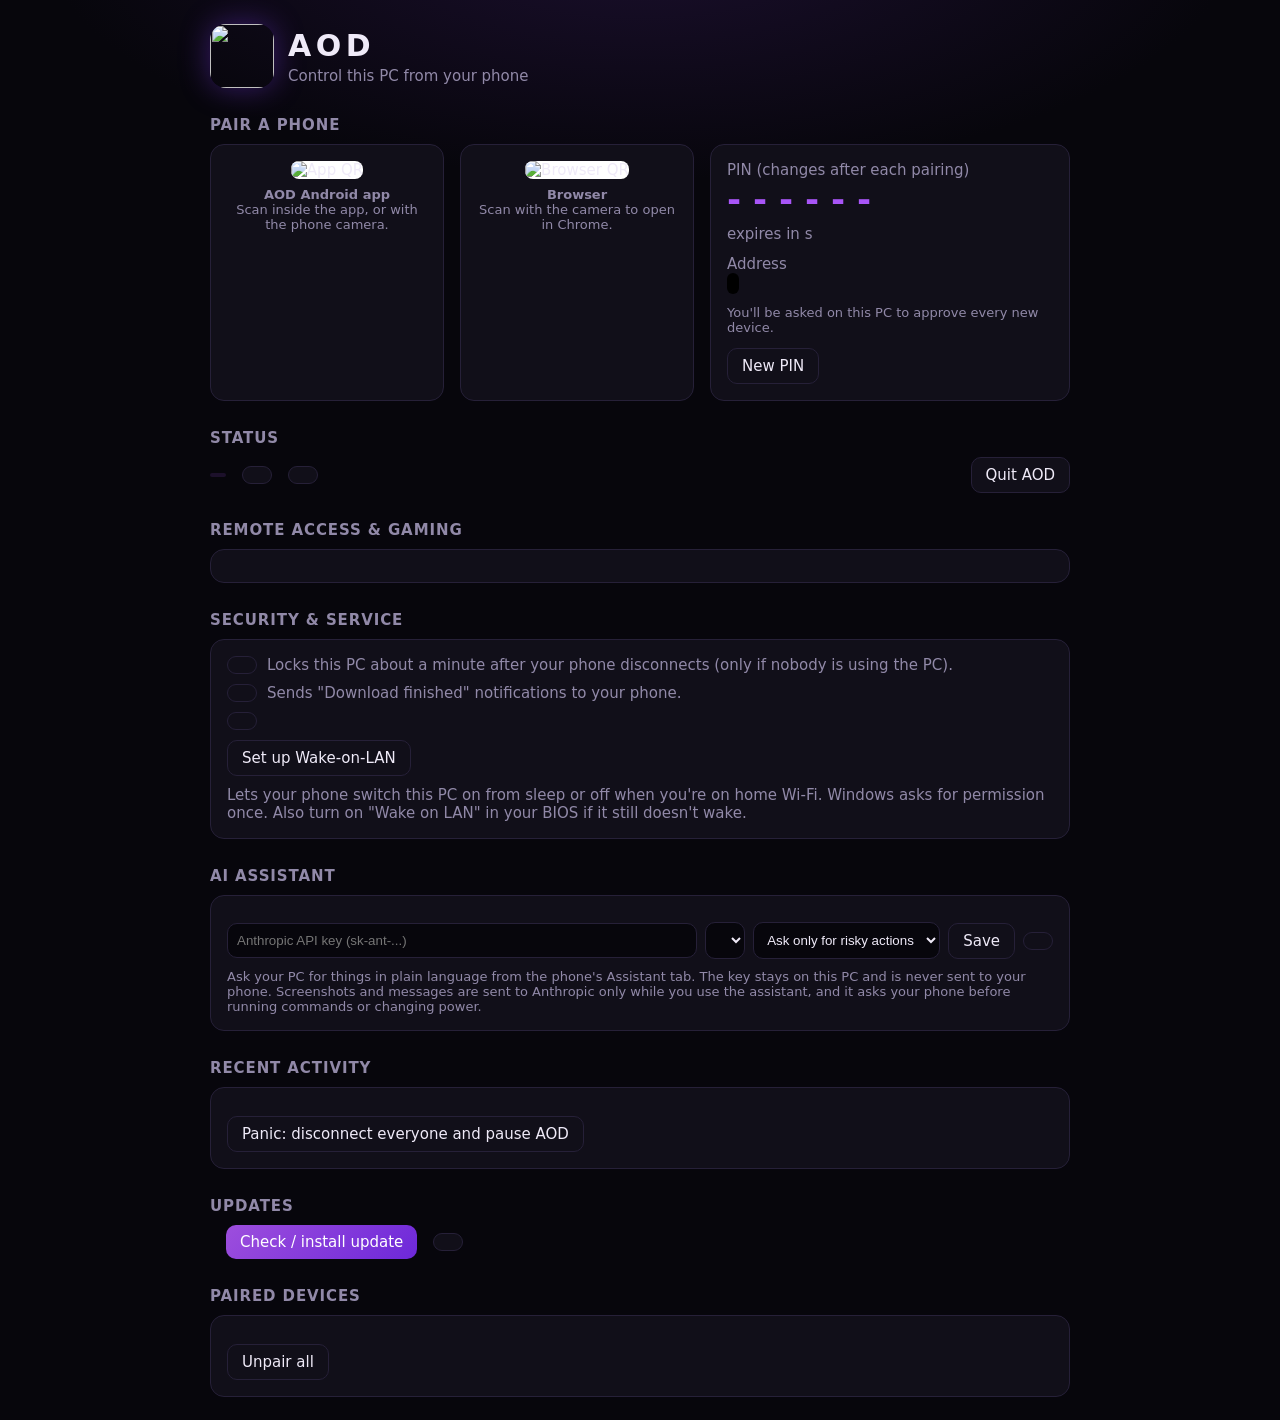
==== aod/host/static/admin.html @ 56d4a0ad "AI assistant: plain-language control of the PC with approvals, voice input, dashboard setup Co-Autho" ====
<!doctype html>
<html lang="en"><head><link rel="icon" href="/logo.png"><meta charset="utf-8"><meta name="viewport" content="width=device-width,initial-scale=1">
<title>AOD dashboard</title>
<style>
:root{--bg:#07060c;--panel:#110f19;--line:#262038;--fg:#efeaf8;--dim:#9189a8;--accent:#a855f7;--bad:#f87171}
body{margin:0;background:radial-gradient(1000px 420px at 50% -8%,#1b0f2e,var(--bg) 60%) fixed,var(--bg);color:var(--fg);font:15px system-ui,sans-serif;padding:24px;max-width:860px;margin:auto}
h1{letter-spacing:.15em;margin:0 0 4px}h2{font-size:15px;color:var(--dim);font-weight:600;margin:28px 0 10px;text-transform:uppercase;letter-spacing:.06em}
.row{display:flex;gap:16px;flex-wrap:wrap}.card{background:var(--panel);border:1px solid var(--line);border-radius:14px;padding:16px}
.qr{text-align:center}.qr img{width:200px;height:200px;border-radius:8px;background:#fff}.qr p{margin:8px 0 0;color:var(--dim);font-size:13px;max-width:200px}
.pin{font-size:34px;letter-spacing:.35em;font-weight:700;color:var(--accent)}
button{font:inherit;color:var(--fg);background:var(--panel);border:1px solid var(--line);border-radius:10px;padding:8px 14px;cursor:pointer}
button:hover{border-color:var(--accent)}button.bad:hover{border-color:var(--bad);color:var(--bad)}
table{width:100%;border-collapse:collapse}td{padding:10px 6px;border-top:1px solid var(--line)}.dim{color:var(--dim)}
button.primary,#updnow{background:linear-gradient(135deg,#9d4edd,#6d28d9);border:0;color:#fff}
.tag{padding:2px 8px;border-radius:99px;font-size:12px;background:#a855f722;color:var(--accent)}.tag.off{background:#f8717122;color:var(--bad)}
code{background:#000;padding:2px 6px;border-radius:6px;word-break:break-all}
</style></head><body>
<div style="display:flex;align-items:center;gap:14px"><img src="/logo.png" alt="" style="width:64px;height:64px;border-radius:16px;box-shadow:0 0 30px #7c3aed66"><div><h1>AOD</h1><div class="dim">Control this PC from your phone</div></div></div>
<h2>Pair a phone</h2>
<div class="row">
  <div class="card qr"><img id="qa" alt="App QR"><p><b>AOD Android app</b><br>Scan inside the app, or with the phone camera.</p></div>
  <div class="card qr"><img id="qb" alt="Browser QR"><p><b>Browser</b><br>Scan with the camera to open in Chrome.</p></div>
  <div class="card qr" id="qrc" style="display:none"><img id="qc" alt="Remote QR"><p><b>Away from home</b><br>Browser link over Tailscale.</p></div>
  <div class="card" style="flex:1;min-width:240px">
    <div class="dim">PIN (changes after each pairing)</div><div class="pin" id="pin">------</div>
    <div class="dim" style="margin:6px 0 12px">expires in <span id="exp"></span> s</div>
    <div class="dim">Address</div><code id="url"></code>
    <p class="dim" style="font-size:13px">You'll be asked on this PC to approve every new device.</p>
    <button id="newpin">New PIN</button>
  </div>
</div>
<h2>Status</h2>
<div class="row" style="align-items:center">
  <span class="tag" id="st"></span>
  <button id="pause"></button><button id="pairing"></button>
  <span class="dim" id="meta"></span>
  <button class="bad" id="quit" style="margin-left:auto">Quit AOD</button>
</div>
<div class="dim" id="wnote" style="margin-top:8px;color:var(--bad)"></div>
<h2>Remote access &amp; gaming</h2>
<div class="card dim" id="remote"></div>
<h2>Security &amp; service</h2>
<div class="card">
  <div class="row" style="align-items:center;gap:10px"><button id="alock"></button><span class="dim">Locks this PC about a minute after your phone disconnects (only if nobody is using the PC).</span></div>
  <div class="row" style="align-items:center;gap:10px;margin-top:10px"><button id="adl"></button><span class="dim">Sends "Download finished" notifications to your phone.</span></div>
  <div class="row" style="align-items:center;gap:10px;margin-top:10px"><button id="svc"></button><span class="dim" id="svctxt"></span></div>
  <div class="row" style="align-items:center;gap:10px;margin-top:10px"><button id="wol">Set up Wake-on-LAN</button><span class="dim">Lets your phone switch this PC on from sleep or off when you're on home Wi-Fi. Windows asks for permission once. Also turn on "Wake on LAN" in your BIOS if it still doesn't wake.</span></div>
</div>
<h2>AI assistant</h2>
<div class="card">
  <div class="dim" id="aist" style="margin-bottom:10px"></div>
  <div class="row" style="align-items:center;gap:8px">
    <input id="aikey" type="password" placeholder="Anthropic API key (sk-ant-...)" autocomplete="off" style="flex:1;min-width:220px;background:var(--bg);color:var(--fg);border:1px solid var(--line);border-radius:10px;padding:9px">
    <select id="aimodel" style="background:var(--bg);color:var(--fg);border:1px solid var(--line);border-radius:10px;padding:9px"></select>
    <select id="aiask" style="background:var(--bg);color:var(--fg);border:1px solid var(--line);border-radius:10px;padding:9px"><option value="risky">Ask only for risky actions</option><option value="all">Ask before every action</option></select>
    <button id="aisave">Save</button><button id="aioff"></button>
  </div>
  <p class="dim" style="font-size:13px;margin:10px 0 0">Ask your PC for things in plain language from the phone's Assistant tab. The key stays on this PC and is never sent to your phone. Screenshots and messages are sent to Anthropic only while you use the assistant, and it asks your phone before running commands or changing power.</p>
</div>
<h2>Recent activity</h2>
<div class="card"><table id="act"></table><div style="margin-top:12px"><button class="bad" id="panic">Panic: disconnect everyone and pause AOD</button></div></div>
<h2>Updates</h2>
<div class="row" style="align-items:center"><span id="updtxt" class="dim"></span><button id="updnow">Check / install update</button><button id="updauto"></button></div>
<h2>Paired devices</h2>
<div class="card"><table id="dev"></table><div style="margin-top:12px"><button class="bad" id="all">Unpair all</button></div></div>
<script>
const H={'X-AOD-Admin':'1'};const $=i=>document.getElementById(i);
const post=p=>fetch('/_admin/'+p,{method:'POST',headers:H}).then(load);
$('pause').onclick=()=>post('pause');$('pairing').onclick=()=>post('pairing');$('newpin').onclick=()=>post('new_pin');
$('alock').onclick=()=>post('setting?k=autolock&v='+(window._s.autolock?0:1));$('adl').onclick=()=>post('setting?k=notify_downloads&v='+(window._s.notify_downloads?0:1));
const jpost=(p,b)=>fetch('/_admin/'+p,{method:'POST',headers:{...H,'content-type':'application/json'},body:JSON.stringify(b)}).then(load);
$('aisave').onclick=()=>{const b={model:$('aimodel').value,ask:$('aiask').value};if($('aikey').value.trim())b.key=$('aikey').value.trim();jpost('ai_config',b);$('aikey').value=''};
$('aioff').onclick=()=>jpost('ai_config',{enabled:!window._ai.enabled});
$('panic').onclick=()=>{if(confirm('Disconnect every phone, stop new pairing and pause AOD? Use Resume to turn it back on.'))post('panic')};
$('wol').onclick=()=>{post('wol');alert('Approve the Windows permission prompt. Then test from the phone app while the PC sleeps.')};
$('svc').onclick=()=>{if(window._s.service){if(confirm('Stop running as a service? AOD will no longer start at boot.'))post('service_remove')}else if(confirm('Run AOD as a Windows service? It starts at boot, works on the lock screen and admin prompts. Windows will ask for permission.'))post('service_install')};
$('updnow').onclick=()=>post('update');$('updauto').onclick=()=>post('autoupd');
$('quit').onclick=async()=>{if(!confirm('Close AOD? Your phone will be disconnected and remote control stops until you start AOD again.'))return;clearInterval(window._t);await fetch('/_admin/quit',{method:'POST',headers:H}).catch(()=>{});document.body.innerHTML='<div style="padding:60px;text-align:center"><h1>AOD has been closed</h1><p class=dim>You can close this tab. Start AOD again from the Start menu or start_aod.bat.</p></div>';};
$('all').onclick=()=>confirm('Unpair every phone?')&&post('revoke_all');
let lastPin='';
async function load(){
  const s=await (await fetch('/_admin/state')).json();
  $('pin').textContent=s.pin;$('exp').textContent=Math.max(0,s.pin_expires);$('url').textContent=s.url;
  if(s.pin!==lastPin){lastPin=s.pin;const n=Date.now();$('qa').src='/_admin/qr.png?kind=app&n='+n;$('qb').src='/_admin/qr.png?kind=web&n='+n;if(s.tailscale){$('qc').src='/_admin/qr.png?kind=remote&n='+n;}}
  $('qrc').style.display=s.tailscale?'block':'none';
  $('remote').innerHTML=(s.tailscale?'<span class="tag">Tailscale connected</span> your PC is reachable away from home at <code>'+s.tailscale+'</code>. The AOD app switches to it automatically when you leave Wi-Fi.':'<span class="tag off">Tailscale not found</span> To use AOD away from home, install <b>Tailscale</b> (tailscale.com/download) on this PC and your phone and sign in to the same account. Then reopen this page.')+'<br><br>Gaming mode: screen capture <b>'+(s.dx?'fast (DXGI)':'standard')+'</b> · Xbox controller emulation <b>'+(s.pad?'available':'needs the ViGEmBus driver')+'</b>'+(s.pad?'':' <button id="vig" onclick="post(\'vigem\');alert(\'Run the installer that opens, then restart AOD.\')">Install controller driver</button>');
  $('act').innerHTML=(s.activity||[]).map(a=>`<tr><td class="dim" style="white-space:nowrap">${new Date(a.ts*1000).toLocaleString()}</td><td>${a.text.replace(/</g,'&lt;')}</td><td class="dim">${a.ip||''}</td></tr>`).join('')||'<tr><td class="dim">Nothing yet.</td></tr>';
  window._ai=s.ai;if(!$('aimodel').options.length){$('aimodel').innerHTML=s.ai.models.map(m=>`<option>${m}</option>`).join('');}
  if(document.activeElement!==$('aimodel')&&document.activeElement!==$('aiask')){$('aimodel').value=s.ai.model;$('aiask').value=s.ai.ask;}
  $('aist').innerHTML=(s.ai.has_key?'<span class="tag">Key saved</span>':'<span class="tag off">No key yet</span>')+' '+(s.ai.enabled?'Assistant is on.':'Assistant is turned off.');
  $('aioff').textContent=s.ai.enabled?'Turn off':'Turn on';
  $('wnote').textContent=s.window_error?'Desktop window unavailable: '+s.window_error:'';
  $('st').textContent=s.enabled?'Running':'Paused';$('st').className='tag'+(s.enabled?'':' off');
  $('pause').textContent=s.enabled?'Pause (disconnect everyone)':'Resume';
  $('pairing').textContent=s.pairing_allowed?'Stop allowing new devices':'Allow new devices';
  $('meta').textContent='v'+s.version+' · video: '+(s.rtc?'WebRTC H.264':'JPEG fallback');
  window._s=s.settings;$('alock').textContent='Lock PC when phone disconnects: '+(s.settings.autolock?'on':'off');$('adl').textContent='Download alerts: '+(s.settings.notify_downloads?'on':'off');
  $('svc').textContent=s.settings.service?'Stop running as a service':'Run as a service (boot + lock screen)';$('svctxt').textContent=s.settings.service?'Service mode is ON: AOD starts at boot and can control the sign-in screen and admin prompts.':'Not a service: AOD starts when you sign in and cannot control the lock screen.';
  const u=s.update;$('updtxt').textContent='v'+u.current+' · '+u.status;$('updauto').textContent='Auto-update: '+(u.auto?'on':'off');
  $('dev').innerHTML=s.devices.length?s.devices.map(d=>`<tr><td><b>${d.name.replace(/</g,'&lt;')}</b><div class="dim">${d.ip||''}</div></td><td class="dim">last seen ${new Date(d.last_seen*1000).toLocaleString()}</td><td style="text-align:right"><button class="bad" onclick="post('revoke?id=${d.id}')">Unpair</button></td></tr>`).join(''):'<tr><td class="dim">No devices paired yet.</td></tr>';
}
load();window._t=setInterval(load,2000);
</script></body></html>
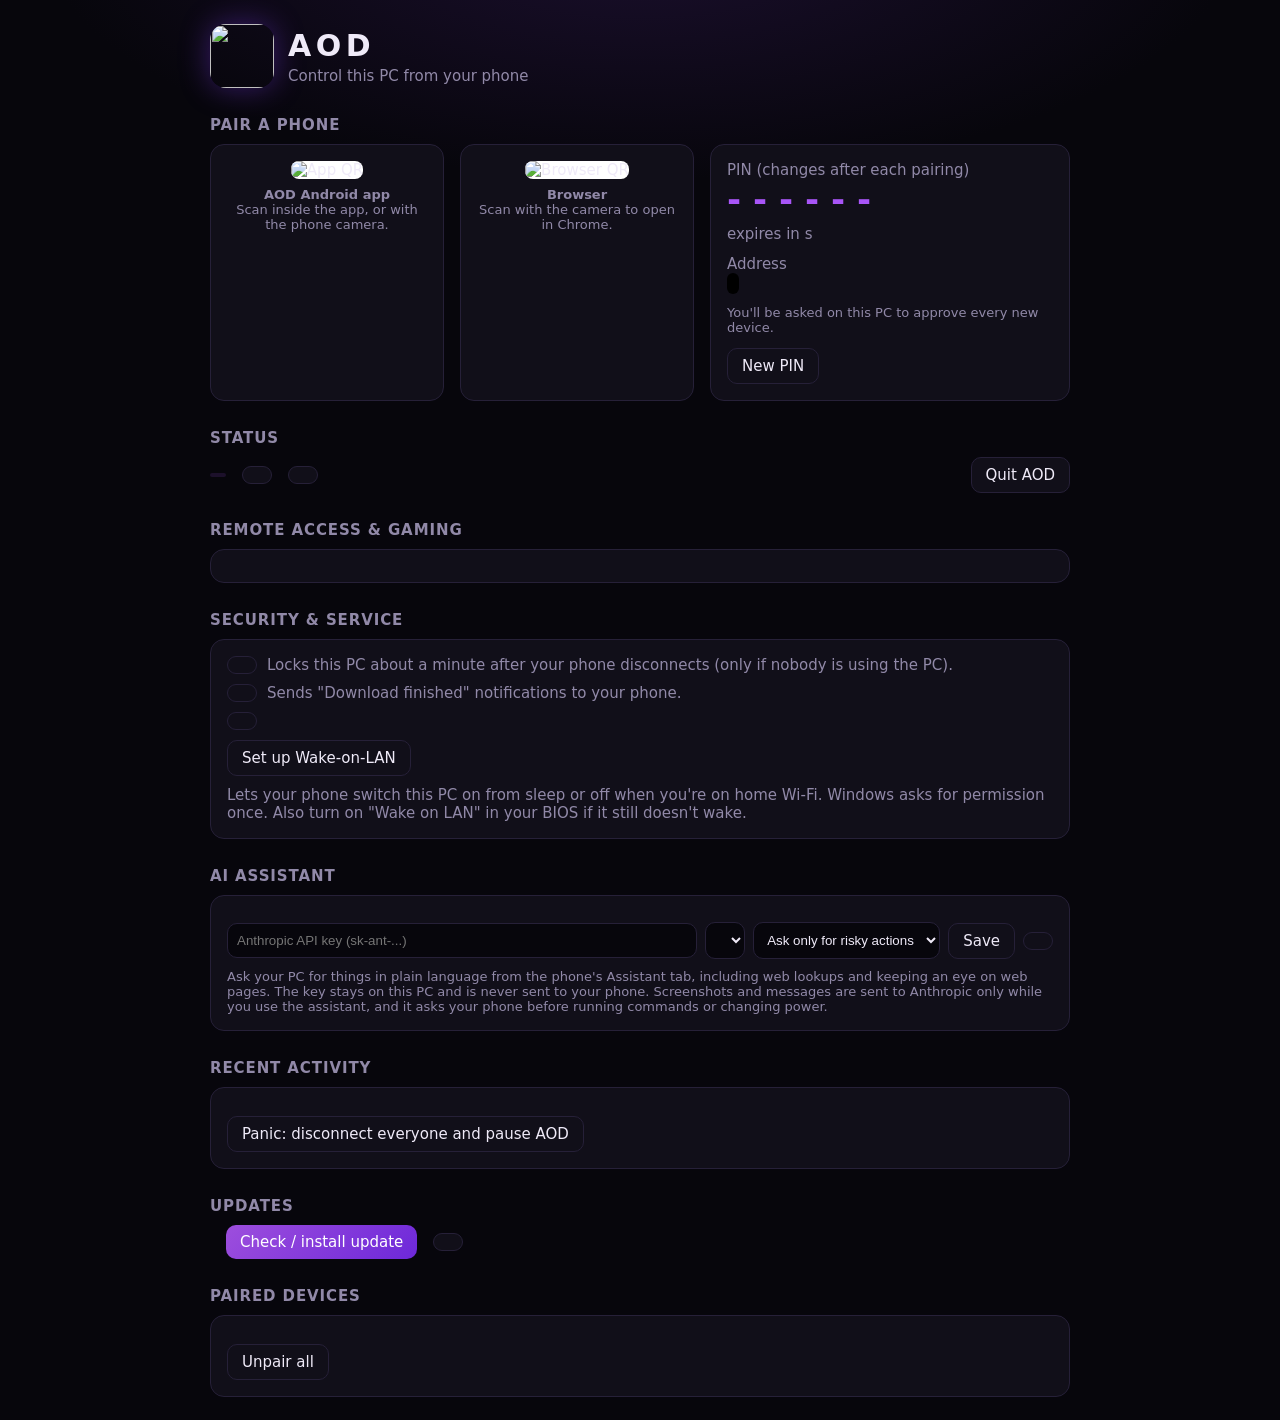
==== commit 085ac8cb: "Assistant: web search + page reading, page watches with phone alerts, screen mode, spoken replies Co" ====
--- a/aod/host/static/admin.html
+++ b/aod/host/static/admin.html
@@ -55,7 +55,7 @@
     <select id="aiask" style="background:var(--bg);color:var(--fg);border:1px solid var(--line);border-radius:10px;padding:9px"><option value="risky">Ask only for risky actions</option><option value="all">Ask before every action</option></select>
     <button id="aisave">Save</button><button id="aioff"></button>
   </div>
-  <p class="dim" style="font-size:13px;margin:10px 0 0">Ask your PC for things in plain language from the phone's Assistant tab. The key stays on this PC and is never sent to your phone. Screenshots and messages are sent to Anthropic only while you use the assistant, and it asks your phone before running commands or changing power.</p>
+  <p class="dim" style="font-size:13px;margin:10px 0 0">Ask your PC for things in plain language from the phone's Assistant tab, including web lookups and keeping an eye on web pages. The key stays on this PC and is never sent to your phone. Screenshots and messages are sent to Anthropic only while you use the assistant, and it asks your phone before running commands or changing power.</p>
 </div>
 <h2>Recent activity</h2>
 <div class="card"><table id="act"></table><div style="margin-top:12px"><button class="bad" id="panic">Panic: disconnect everyone and pause AOD</button></div></div>
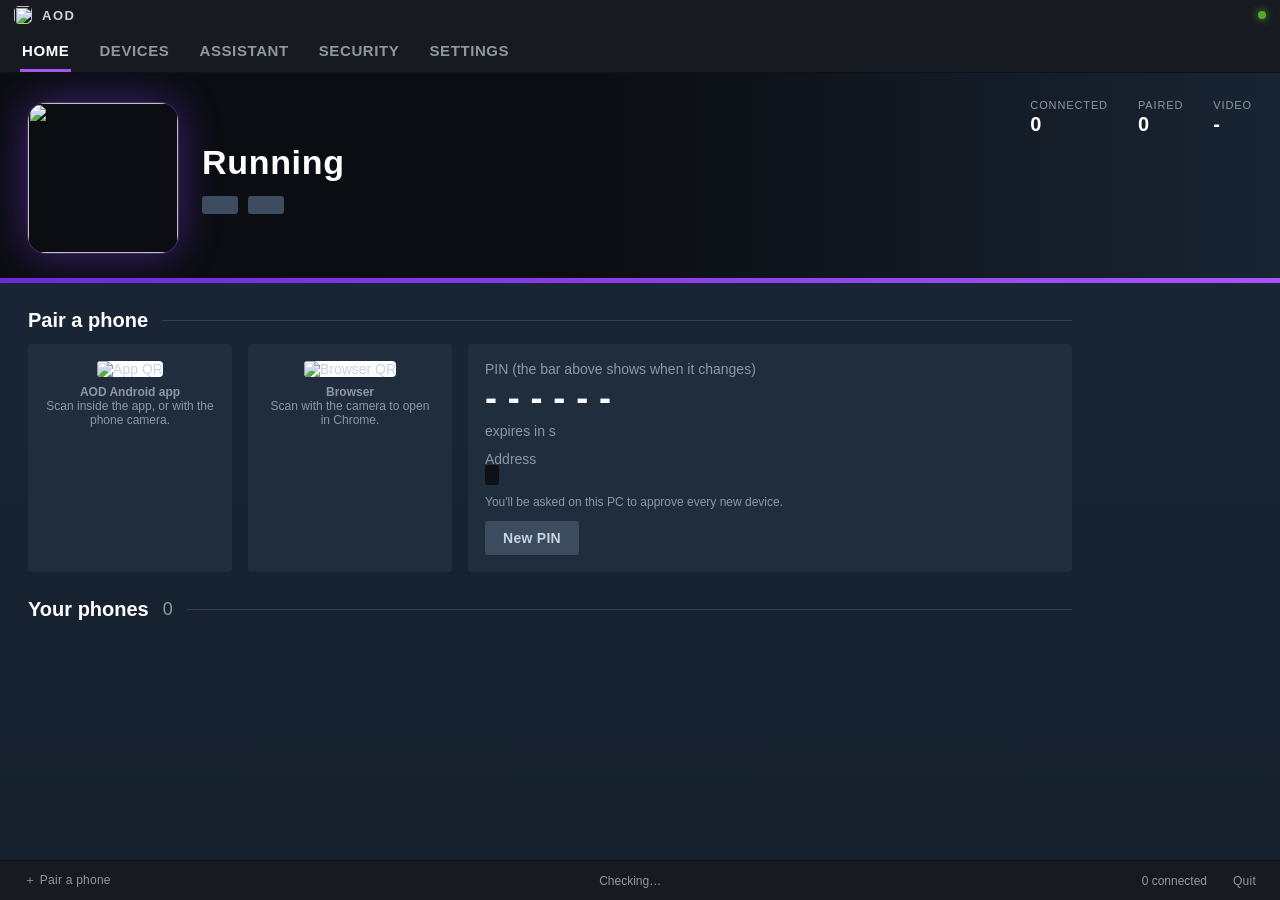
==== commit 59cb3d6e: "Steam-style PC window: top tabs, hero banner, list rows, footer bar Co-Authored-By: Claude Sonnet 5." ====
--- a/aod/host/static/admin.html
+++ b/aod/host/static/admin.html
@@ -1,68 +1,129 @@
 <!doctype html>
 <html lang="en"><head><link rel="icon" href="/logo.png"><meta charset="utf-8"><meta name="viewport" content="width=device-width,initial-scale=1">
-<title>AOD dashboard</title>
+<title>AOD</title>
 <style>
-:root{--bg:#07060c;--panel:#110f19;--line:#262038;--fg:#efeaf8;--dim:#9189a8;--accent:#a855f7;--bad:#f87171}
-body{margin:0;background:radial-gradient(1000px 420px at 50% -8%,#1b0f2e,var(--bg) 60%) fixed,var(--bg);color:var(--fg);font:15px system-ui,sans-serif;padding:24px;max-width:860px;margin:auto}
-h1{letter-spacing:.15em;margin:0 0 4px}h2{font-size:15px;color:var(--dim);font-weight:600;margin:28px 0 10px;text-transform:uppercase;letter-spacing:.06em}
-.row{display:flex;gap:16px;flex-wrap:wrap}.card{background:var(--panel);border:1px solid var(--line);border-radius:14px;padding:16px}
-.qr{text-align:center}.qr img{width:200px;height:200px;border-radius:8px;background:#fff}.qr p{margin:8px 0 0;color:var(--dim);font-size:13px;max-width:200px}
-.pin{font-size:34px;letter-spacing:.35em;font-weight:700;color:var(--accent)}
-button{font:inherit;color:var(--fg);background:var(--panel);border:1px solid var(--line);border-radius:10px;padding:8px 14px;cursor:pointer}
-button:hover{border-color:var(--accent)}button.bad:hover{border-color:var(--bad);color:var(--bad)}
-table{width:100%;border-collapse:collapse}td{padding:10px 6px;border-top:1px solid var(--line)}.dim{color:var(--dim)}
-button.primary,#updnow{background:linear-gradient(135deg,#9d4edd,#6d28d9);border:0;color:#fff}
-.tag{padding:2px 8px;border-radius:99px;font-size:12px;background:#a855f722;color:var(--accent)}.tag.off{background:#f8717122;color:var(--bad)}
-code{background:#000;padding:2px 6px;border-radius:6px;word-break:break-all}
+:root{--top:#171a21;--bg:#1b2838;--bg2:#16202d;--panel:#202d3d;--row:#243246;--line:#2f4157;--fg:#c7d5e0;--hi:#fff;--dim:#8f98a0;--accent:#a855f7;--soft:#d8b4fe;--bad:#f87171;--ok:#5ba32b}
+*{box-sizing:border-box}
+html,body{height:100%;margin:0}
+body{background:linear-gradient(180deg,var(--bg),var(--bg2));color:var(--fg);font:14px "Motiva Sans",Arial,system-ui,sans-serif;display:flex;flex-direction:column;overflow:hidden}
+.title{background:var(--top);display:flex;align-items:center;gap:10px;padding:6px 14px;font-size:13px;color:var(--dim);user-select:none}
+.title img{width:18px;height:18px;border-radius:5px}.title b{color:var(--fg);letter-spacing:.12em}
+.title .sp{flex:1}.dot{width:8px;height:8px;border-radius:50%;background:var(--ok);box-shadow:0 0 8px var(--ok)}.dot.off{background:var(--bad);box-shadow:0 0 8px var(--bad)}
+.nav{background:var(--top);display:flex;gap:26px;padding:0 20px;border-bottom:1px solid #0e1116}
+.nav a{padding:12px 2px 10px;font-size:15px;font-weight:600;letter-spacing:.04em;text-transform:uppercase;color:var(--dim);cursor:pointer;border-bottom:3px solid transparent}
+.nav a:hover{color:var(--hi)}.nav a.on{color:var(--hi);border-color:var(--accent)}
+main{flex:1;overflow-y:auto;min-height:0}
+.pane{display:none;padding-bottom:30px}
+.hero{position:relative;height:210px;overflow:hidden;background:#0b0d12}
+.hero::before{content:"";position:absolute;inset:-20px;background:url(/logo.png) center/cover;filter:blur(18px) saturate(1.3);opacity:.55}
+.hero::after{content:"";position:absolute;inset:0;background:linear-gradient(90deg,#0b0d12ee 0%,#0b0d1299 45%,#1b2838dd 100%)}
+.hero>*{position:relative;z-index:1}.hero.paused::before{filter:blur(18px) grayscale(1);opacity:.3}
+.hero .in{display:flex;align-items:center;height:100%;padding:0 28px;gap:24px}
+.hero img.art{width:150px;height:150px;border-radius:18px;box-shadow:0 0 40px #7c3aed77,0 0 0 1px #ffffff22}
+.hero .big{font-size:34px;font-weight:700;color:var(--hi);letter-spacing:.02em}.hero .subt{color:var(--soft);margin-top:2px}
+.hero .stats{margin-left:auto;display:flex;gap:30px;align-self:flex-start;margin-top:26px}
+.stat{font-size:11px;letter-spacing:.08em;color:var(--dim)}.stat b{display:block;font-size:20px;color:var(--hi);letter-spacing:0;margin-top:2px}
+.pbar{position:absolute;left:0;right:0;bottom:0;height:5px;background:#ffffff14;z-index:2}.pbar i{display:block;height:100%;background:linear-gradient(90deg,#6d28d9,var(--accent));transition:width 1s linear}
+.bar2{display:flex;gap:10px;align-items:center;margin-top:14px}
+.wrap{padding:0 28px;max-width:1100px}
+.sec{display:flex;align-items:center;gap:14px;margin:26px 0 12px;font-size:20px;color:var(--hi);font-weight:600}
+.sec small{color:var(--dim);font-size:18px;font-weight:400}.sec::after{content:"";flex:1;height:1px;background:var(--line)}
+.cards{display:flex;gap:16px;flex-wrap:wrap}
+.card{background:var(--panel);border-radius:4px;padding:16px;border:1px solid #0000}
+.qr{text-align:center}.qr img{width:170px;height:170px;border-radius:4px;background:#fff}.qr p{margin:8px 0 0;color:var(--dim);font-size:12px;max-width:170px}
+.pin{font-size:36px;letter-spacing:.3em;font-weight:700;color:var(--hi)}
+button{font:inherit;font-weight:600;color:var(--fg);background:#3d4b5e;border:0;border-radius:3px;padding:9px 18px;cursor:pointer;letter-spacing:.02em}
+button:hover{background:#4c5d73;color:var(--hi)}
+button.primary,#updnow{background:linear-gradient(135deg,#a855f7,#6d28d9);color:#fff}
+button.primary:hover,#updnow:hover{filter:brightness(1.12)}
+button.bad{background:#4a2c33;color:#ffb4b4}button.bad:hover{background:#6b2f39;color:#fff}
+.item{display:flex;align-items:center;gap:16px;background:var(--row);padding:12px 16px;margin-bottom:4px;border-radius:3px}
+.item.slim{padding:8px 16px;font-size:13px}
+.item .t{font-size:16px;color:var(--hi);font-weight:600}.grow{flex:1;min-width:0}.sm{font-size:12px}
+.thumb{width:44px;height:44px;border-radius:3px;background:linear-gradient(160deg,#3b2a5c,#1b1330);display:flex;align-items:center;justify-content:center;color:var(--soft)}
+.thumb svg{width:22px;height:22px;fill:none;stroke:currentColor;stroke-width:1.8;stroke-linecap:round;stroke-linejoin:round}
+.dim{color:var(--dim)}
+.tag{padding:2px 9px;border-radius:99px;font-size:12px;background:#a855f722;color:var(--soft)}.tag.off{background:#f8717122;color:var(--bad)}
+code{background:#0e1116;padding:2px 7px;border-radius:3px;word-break:break-all;color:var(--soft)}
+input,select{background:#12181f;color:var(--fg);border:1px solid var(--line);border-radius:3px;padding:9px;font:inherit}
+input:focus,select:focus{outline:none;border-color:var(--accent)}
+.set{display:flex;align-items:center;gap:16px;padding:12px 0;border-top:1px solid var(--line)}.set:first-child{border-top:0}
+.set .d{flex:1;color:var(--dim);font-size:13px}.set .d b{display:block;color:var(--fg);font-size:14px;margin-bottom:2px}
+.foot{background:var(--top);display:flex;align-items:center;gap:18px;padding:7px 16px;font-size:12px;color:var(--dim);border-top:1px solid #0e1116}
+.foot button{background:none;padding:4px 8px;font-weight:500;color:var(--dim)}.foot button:hover{color:var(--hi);background:none}
+.foot .sp{flex:1}
 </style></head><body>
-<div style="display:flex;align-items:center;gap:14px"><img src="/logo.png" alt="" style="width:64px;height:64px;border-radius:16px;box-shadow:0 0 30px #7c3aed66"><div><h1>AOD</h1><div class="dim">Control this PC from your phone</div></div></div>
-<h2>Pair a phone</h2>
-<div class="row">
-  <div class="card qr"><img id="qa" alt="App QR"><p><b>AOD Android app</b><br>Scan inside the app, or with the phone camera.</p></div>
-  <div class="card qr"><img id="qb" alt="Browser QR"><p><b>Browser</b><br>Scan with the camera to open in Chrome.</p></div>
-  <div class="card qr" id="qrc" style="display:none"><img id="qc" alt="Remote QR"><p><b>Away from home</b><br>Browser link over Tailscale.</p></div>
-  <div class="card" style="flex:1;min-width:240px">
-    <div class="dim">PIN (changes after each pairing)</div><div class="pin" id="pin">------</div>
-    <div class="dim" style="margin:6px 0 12px">expires in <span id="exp"></span> s</div>
-    <div class="dim">Address</div><code id="url"></code>
-    <p class="dim" style="font-size:13px">You'll be asked on this PC to approve every new device.</p>
-    <button id="newpin">New PIN</button>
+<div class="title"><img src="/logo.png" alt=""><b>AOD</b><span class="dim" id="meta"></span><span class="sp"></span><span class="dim" id="st"></span><span class="dot" id="dot"></span></div>
+<div class="nav"><a data-t="home">Home</a><a data-t="devices">Devices</a><a data-t="assistant">Assistant</a><a data-t="security">Security</a><a data-t="settings">Settings</a></div>
+<main>
+<div class="pane" id="t-home">
+  <div class="hero" id="hero"><div class="in">
+    <img class="art" src="/logo.png" alt="">
+    <div><div class="big" id="big">Running</div><div class="subt" id="sub"></div>
+      <div class="bar2"><button id="pause"></button><button id="pairing"></button></div></div>
+    <div class="stats"><div class="stat">CONNECTED<b id="s-live">0</b></div><div class="stat">PAIRED<b id="s-paired">0</b></div><div class="stat">VIDEO<b id="s-video">-</b></div></div>
+  </div><div class="pbar"><i id="bar"></i></div></div>
+  <div class="wrap">
+    <div class="sec">Pair a phone</div>
+    <div class="cards">
+      <div class="card qr"><img id="qa" alt="App QR"><p><b>AOD Android app</b><br>Scan inside the app, or with the phone camera.</p></div>
+      <div class="card qr"><img id="qb" alt="Browser QR"><p><b>Browser</b><br>Scan with the camera to open in Chrome.</p></div>
+      <div class="card qr" id="qrc" style="display:none"><img id="qc" alt="Remote QR"><p><b>Away from home</b><br>Browser link over Tailscale.</p></div>
+      <div class="card" style="flex:1;min-width:250px">
+        <div class="dim">PIN (the bar above shows when it changes)</div><div class="pin" id="pin">------</div>
+        <div class="dim" style="margin:4px 0 12px">expires in <span id="exp"></span> s</div>
+        <div class="dim">Address</div><code id="url"></code>
+        <p class="dim" style="font-size:12px">You'll be asked on this PC to approve every new device.</p>
+        <button id="newpin">New PIN</button>
+      </div>
+    </div>
+    <div class="sec">Your phones <small id="ndev">0</small></div>
+    <div id="dev"></div>
   </div>
 </div>
-<h2>Status</h2>
-<div class="row" style="align-items:center">
-  <span class="tag" id="st"></span>
-  <button id="pause"></button><button id="pairing"></button>
-  <span class="dim" id="meta"></span>
-  <button class="bad" id="quit" style="margin-left:auto">Quit AOD</button>
-</div>
-<div class="dim" id="wnote" style="margin-top:8px;color:var(--bad)"></div>
-<h2>Remote access &amp; gaming</h2>
-<div class="card dim" id="remote"></div>
-<h2>Security &amp; service</h2>
-<div class="card">
-  <div class="row" style="align-items:center;gap:10px"><button id="alock"></button><span class="dim">Locks this PC about a minute after your phone disconnects (only if nobody is using the PC).</span></div>
-  <div class="row" style="align-items:center;gap:10px;margin-top:10px"><button id="adl"></button><span class="dim">Sends "Download finished" notifications to your phone.</span></div>
-  <div class="row" style="align-items:center;gap:10px;margin-top:10px"><button id="svc"></button><span class="dim" id="svctxt"></span></div>
-  <div class="row" style="align-items:center;gap:10px;margin-top:10px"><button id="wol">Set up Wake-on-LAN</button><span class="dim">Lets your phone switch this PC on from sleep or off when you're on home Wi-Fi. Windows asks for permission once. Also turn on "Wake on LAN" in your BIOS if it still doesn't wake.</span></div>
-</div>
-<h2>AI assistant</h2>
-<div class="card">
-  <div class="dim" id="aist" style="margin-bottom:10px"></div>
-  <div class="row" style="align-items:center;gap:8px">
-    <input id="aikey" type="password" placeholder="Anthropic API key (sk-ant-...)" autocomplete="off" style="flex:1;min-width:220px;background:var(--bg);color:var(--fg);border:1px solid var(--line);border-radius:10px;padding:9px">
-    <select id="aimodel" style="background:var(--bg);color:var(--fg);border:1px solid var(--line);border-radius:10px;padding:9px"></select>
-    <select id="aiask" style="background:var(--bg);color:var(--fg);border:1px solid var(--line);border-radius:10px;padding:9px"><option value="risky">Ask only for risky actions</option><option value="all">Ask before every action</option></select>
-    <button id="aisave">Save</button><button id="aioff"></button>
+
+<div class="pane" id="t-devices"><div class="wrap">
+  <div class="sec">Paired phones</div><div id="dev2"></div>
+  <div style="margin-top:12px"><button class="bad" id="all">Unpair all</button></div>
+  <div class="sec">Recent activity</div><div id="act"></div>
+</div></div>
+
+<div class="pane" id="t-assistant"><div class="wrap">
+  <div class="sec">AI assistant</div>
+  <div class="card">
+    <div class="dim" id="aist" style="margin-bottom:12px"></div>
+    <div class="cards" style="align-items:center;gap:8px">
+      <input id="aikey" type="password" placeholder="Anthropic API key (sk-ant-...)" autocomplete="off" style="flex:1;min-width:240px">
+      <select id="aimodel"></select>
+      <select id="aiask"><option value="risky">Ask only for risky actions</option><option value="all">Ask before every action</option></select>
+      <button class="primary" id="aisave">Save</button><button id="aioff"></button>
+    </div>
+    <p class="dim" style="font-size:12px;margin:12px 0 0">Ask your PC for things in plain language from the phone's Assistant tab, including web lookups and keeping an eye on web pages. The key stays on this PC and is never sent to your phone. Screenshots and messages are sent to Anthropic only while you use the assistant, and it asks your phone before running commands or changing power.</p>
   </div>
-  <p class="dim" style="font-size:13px;margin:10px 0 0">Ask your PC for things in plain language from the phone's Assistant tab, including web lookups and keeping an eye on web pages. The key stays on this PC and is never sent to your phone. Screenshots and messages are sent to Anthropic only while you use the assistant, and it asks your phone before running commands or changing power.</p>
-</div>
-<h2>Recent activity</h2>
-<div class="card"><table id="act"></table><div style="margin-top:12px"><button class="bad" id="panic">Panic: disconnect everyone and pause AOD</button></div></div>
-<h2>Updates</h2>
-<div class="row" style="align-items:center"><span id="updtxt" class="dim"></span><button id="updnow">Check / install update</button><button id="updauto"></button></div>
-<h2>Paired devices</h2>
-<div class="card"><table id="dev"></table><div style="margin-top:12px"><button class="bad" id="all">Unpair all</button></div></div>
+</div></div>
+
+<div class="pane" id="t-security"><div class="wrap">
+  <div class="sec">Security &amp; service</div>
+  <div class="card">
+    <div class="set"><div class="d"><b>Lock when phone disconnects</b>Locks this PC about a minute after your phone disconnects (only if nobody is using the PC).</div><button id="alock"></button></div>
+    <div class="set"><div class="d"><b>Download alerts</b>Sends "Download finished" notifications to your phone.</div><button id="adl"></button></div>
+    <div class="set"><div class="d"><b>Run as a Windows service</b><span id="svctxt"></span></div><button id="svc"></button></div>
+    <div class="set"><div class="d"><b>Wake-on-LAN</b>Lets your phone switch this PC on from sleep or off when you're on home Wi-Fi. Windows asks for permission once. Also turn on "Wake on LAN" in your BIOS if it still doesn't wake.</div><button id="wol">Set up</button></div>
+  </div>
+  <div class="sec">Emergency</div>
+  <div class="card"><div class="set"><div class="d"><b>Panic</b>Disconnects every phone, stops new pairing, clears clipboard history and pauses AOD. Press Resume on the Home tab to turn it back on.</div><button class="bad" id="panic">Panic</button></div></div>
+</div></div>
+
+<div class="pane" id="t-settings"><div class="wrap">
+  <div class="sec">Remote access &amp; gaming</div>
+  <div class="card dim" id="remote"></div>
+  <div class="sec">Updates</div>
+  <div class="card"><div class="set"><div class="d"><b id="updtxt"></b></div><button id="updauto"></button><button id="updnow">Check / install update</button></div></div>
+  <div class="sec">Window</div>
+  <div class="card"><div class="dim" id="wnote" style="color:var(--bad)"></div><div class="set"><div class="d"><b>Close AOD</b>Your phone will be disconnected until you start AOD again. Closing this window only hides it to the tray.</div><button class="bad" id="quit">Quit AOD</button></div></div>
+</div></div>
+</main>
+<div class="foot"><button id="addph">＋ Pair a phone</button><span class="sp"></span><span id="foot">Checking…</span><span class="sp"></span><span><span id="nphones">0</span> connected</span><button id="quit2">Quit</button></div>
 <script>
 const H={'X-AOD-Admin':'1'};const $=i=>document.getElementById(i);
 const post=p=>fetch('/_admin/'+p,{method:'POST',headers:H}).then(load);
@@ -75,29 +136,32 @@
 $('wol').onclick=()=>{post('wol');alert('Approve the Windows permission prompt. Then test from the phone app while the PC sleeps.')};
 $('svc').onclick=()=>{if(window._s.service){if(confirm('Stop running as a service? AOD will no longer start at boot.'))post('service_remove')}else if(confirm('Run AOD as a Windows service? It starts at boot, works on the lock screen and admin prompts. Windows will ask for permission.'))post('service_install')};
 $('updnow').onclick=()=>post('update');$('updauto').onclick=()=>post('autoupd');
-$('quit').onclick=async()=>{if(!confirm('Close AOD? Your phone will be disconnected and remote control stops until you start AOD again.'))return;clearInterval(window._t);await fetch('/_admin/quit',{method:'POST',headers:H}).catch(()=>{});document.body.innerHTML='<div style="padding:60px;text-align:center"><h1>AOD has been closed</h1><p class=dim>You can close this tab. Start AOD again from the Start menu or start_aod.bat.</p></div>';};
+$('quit').onclick=$('quit2').onclick=async()=>{if(!confirm('Close AOD? Your phone will be disconnected and remote control stops until you start AOD again.'))return;clearInterval(window._t);await fetch('/_admin/quit',{method:'POST',headers:H}).catch(()=>{});document.body.innerHTML='<div style="padding:60px;text-align:center;color:#c7d5e0"><h1>AOD has been closed</h1><p class=dim>You can close this tab. Start AOD again from the Start menu or start_aod.bat.</p></div>';};
 $('all').onclick=()=>confirm('Unpair every phone?')&&post('revoke_all');
 let lastPin='';
+function tab(n){document.querySelectorAll('.pane').forEach(p=>p.style.display=p.id==='t-'+n?'block':'none');document.querySelectorAll('.nav a').forEach(a=>a.classList.toggle('on',a.dataset.t===n));try{localStorage.setItem('aod_tab',n)}catch{}}
+document.querySelectorAll('.nav a').forEach(a=>a.onclick=()=>tab(a.dataset.t));$('addph').onclick=()=>tab('home');
+tab((()=>{try{return localStorage.getItem('aod_tab')||'home'}catch{return 'home'}})());
 async function load(){
   const s=await (await fetch('/_admin/state')).json();
   $('pin').textContent=s.pin;$('exp').textContent=Math.max(0,s.pin_expires);$('url').textContent=s.url;
   if(s.pin!==lastPin){lastPin=s.pin;const n=Date.now();$('qa').src='/_admin/qr.png?kind=app&n='+n;$('qb').src='/_admin/qr.png?kind=web&n='+n;if(s.tailscale){$('qc').src='/_admin/qr.png?kind=remote&n='+n;}}
   $('qrc').style.display=s.tailscale?'block':'none';
   $('remote').innerHTML=(s.tailscale?'<span class="tag">Tailscale connected</span> your PC is reachable away from home at <code>'+s.tailscale+'</code>. The AOD app switches to it automatically when you leave Wi-Fi.':'<span class="tag off">Tailscale not found</span> To use AOD away from home, install <b>Tailscale</b> (tailscale.com/download) on this PC and your phone and sign in to the same account. Then reopen this page.')+'<br><br>Gaming mode: screen capture <b>'+(s.dx?'fast (DXGI)':'standard')+'</b> · Xbox controller emulation <b>'+(s.pad?'available':'needs the ViGEmBus driver')+'</b>'+(s.pad?'':' <button id="vig" onclick="post(\'vigem\');alert(\'Run the installer that opens, then restart AOD.\')">Install controller driver</button>');
-  $('act').innerHTML=(s.activity||[]).map(a=>`<tr><td class="dim" style="white-space:nowrap">${new Date(a.ts*1000).toLocaleString()}</td><td>${a.text.replace(/</g,'&lt;')}</td><td class="dim">${a.ip||''}</td></tr>`).join('')||'<tr><td class="dim">Nothing yet.</td></tr>';
+  $('act').innerHTML=(s.activity||[]).map(a=>`<div class="item slim"><div class="grow">${a.text.replace(/</g,'&lt;')}</div><div class="dim sm">${a.ip||''}</div><div class="dim sm" style="min-width:150px;text-align:right">${new Date(a.ts*1000).toLocaleString()}</div></div>`).join('')||'<div class="dim" style="padding:14px 4px">Nothing yet.</div>';
   window._ai=s.ai;if(!$('aimodel').options.length){$('aimodel').innerHTML=s.ai.models.map(m=>`<option>${m}</option>`).join('');}
   if(document.activeElement!==$('aimodel')&&document.activeElement!==$('aiask')){$('aimodel').value=s.ai.model;$('aiask').value=s.ai.ask;}
   $('aist').innerHTML=(s.ai.has_key?'<span class="tag">Key saved</span>':'<span class="tag off">No key yet</span>')+' '+(s.ai.enabled?'Assistant is on.':'Assistant is turned off.');
   $('aioff').textContent=s.ai.enabled?'Turn off':'Turn on';
   $('wnote').textContent=s.window_error?'Desktop window unavailable: '+s.window_error:'';
-  $('st').textContent=s.enabled?'Running':'Paused';$('st').className='tag'+(s.enabled?'':' off');
-  $('pause').textContent=s.enabled?'Pause (disconnect everyone)':'Resume';
+  $('st').textContent=s.enabled?'Running':'Paused';$('dot').className='dot'+(s.enabled?'':' off');$('st').className='tag'+(s.enabled?'':' off');$('s-live').textContent=s.live||0;$('s-paired').textContent=s.devices.length;$('s-video').textContent=s.rtc?'WebRTC':'JPEG';$('bar').style.width=Math.max(0,Math.min(100,s.pin_expires/6))+'%';$('ndev').textContent=s.devices.length;$('nphones').textContent=s.live||0;
+  $('pause').textContent=s.enabled?'PAUSE':'RESUME';$('pause').className=s.enabled?'':'primary';$('hero').classList.toggle('paused',!s.enabled);$('big').textContent=s.enabled?'Running':'Paused';$('sub').textContent=s.enabled?(s.live?s.live+' phone'+(s.live>1?'s':'')+' connected':'Waiting for a phone to connect'):'Remote control is switched off';
   $('pairing').textContent=s.pairing_allowed?'Stop allowing new devices':'Allow new devices';
-  $('meta').textContent='v'+s.version+' · video: '+(s.rtc?'WebRTC H.264':'JPEG fallback');
-  window._s=s.settings;$('alock').textContent='Lock PC when phone disconnects: '+(s.settings.autolock?'on':'off');$('adl').textContent='Download alerts: '+(s.settings.notify_downloads?'on':'off');
-  $('svc').textContent=s.settings.service?'Stop running as a service':'Run as a service (boot + lock screen)';$('svctxt').textContent=s.settings.service?'Service mode is ON: AOD starts at boot and can control the sign-in screen and admin prompts.':'Not a service: AOD starts when you sign in and cannot control the lock screen.';
-  const u=s.update;$('updtxt').textContent='v'+u.current+' · '+u.status;$('updauto').textContent='Auto-update: '+(u.auto?'on':'off');
-  $('dev').innerHTML=s.devices.length?s.devices.map(d=>`<tr><td><b>${d.name.replace(/</g,'&lt;')}</b><div class="dim">${d.ip||''}</div></td><td class="dim">last seen ${new Date(d.last_seen*1000).toLocaleString()}</td><td style="text-align:right"><button class="bad" onclick="post('revoke?id=${d.id}')">Unpair</button></td></tr>`).join(''):'<tr><td class="dim">No devices paired yet.</td></tr>';
+  $('meta').textContent='v'+s.version;
+  window._s=s.settings;$('alock').textContent=s.settings.autolock?'ON':'OFF';$('alock').className=s.settings.autolock?'primary':'';$('adl').textContent=s.settings.notify_downloads?'ON':'OFF';$('adl').className=s.settings.notify_downloads?'primary':'';
+  $('svc').textContent=s.settings.service?'REMOVE':'INSTALL';$('svc').className=s.settings.service?'bad':'';$('svctxt').textContent=s.settings.service?'Service mode is ON: AOD starts at boot and can control the sign-in screen and admin prompts.':'Not a service: AOD starts when you sign in and cannot control the lock screen.';
+  const u=s.update;$('updtxt').textContent='v'+u.current+' · '+u.status;$('foot').textContent=u.status;$('updauto').textContent='Auto-update: '+(u.auto?'on':'off');$('updauto').className=u.auto?'':'';
+  const rows=s.devices.length?s.devices.map(d=>`<div class="item"><div class="thumb">${'<svg viewBox="0 0 24 24"><rect x="7" y="2" width="10" height="20" rx="2"/><path d="M11 18h2"/></svg>'}</div><div class="grow"><div class="t">${d.name.replace(/</g,'&lt;')}</div><div class="dim sm">${d.ip||''} · last seen ${new Date(d.last_seen*1000).toLocaleString()}</div></div><button class="bad" onclick="post('revoke?id=${d.id}')">Unpair</button></div>`).join(''):'<div class="dim" style="padding:14px 4px">No phones paired yet. Scan a code on the Home tab.</div>';$('dev').innerHTML=rows;$('dev2').innerHTML=rows;
 }
 load();window._t=setInterval(load,2000);
 </script></body></html>
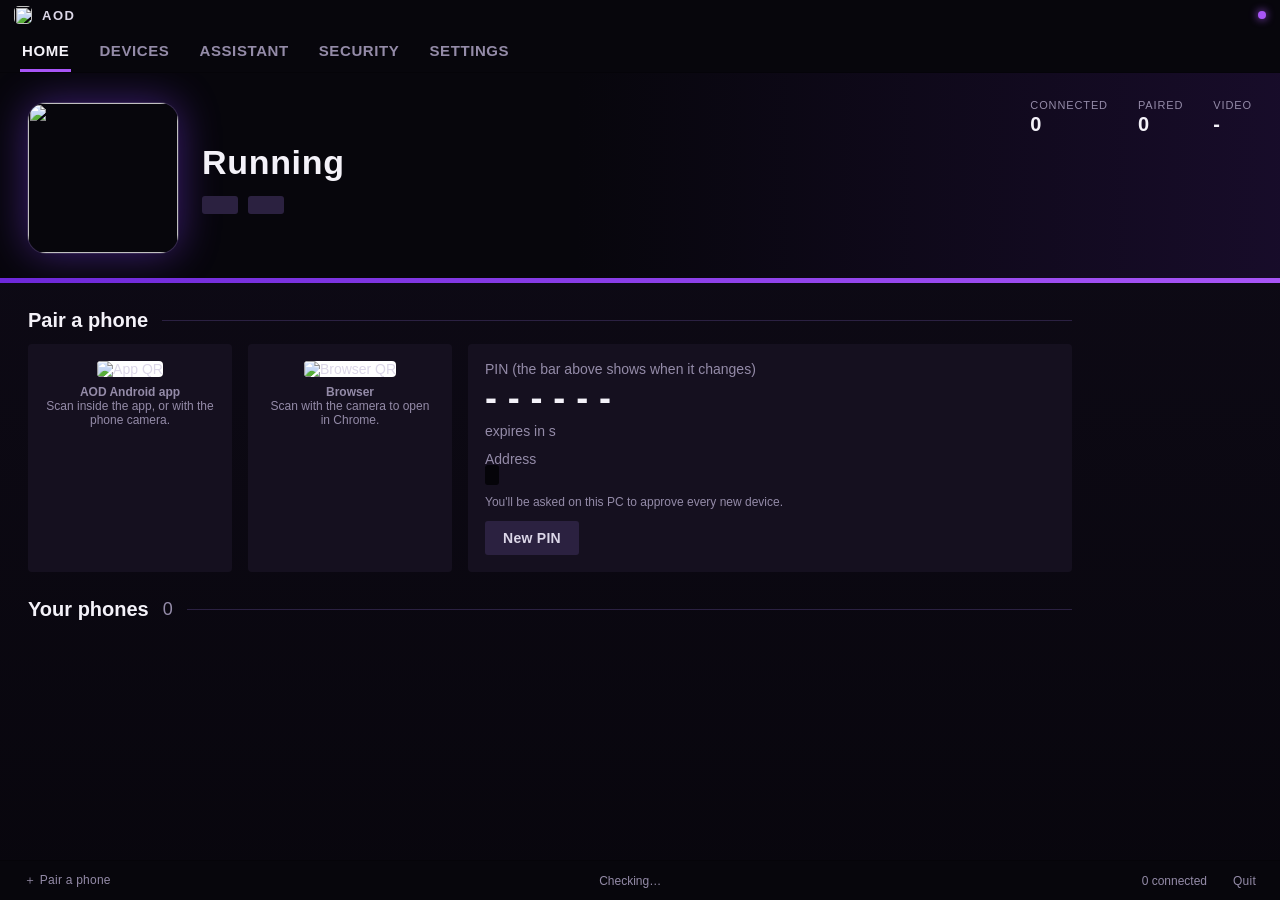
==== commit 9a4e2c21: "PC window recoloured to the logo palette (black, purple, silver) Co-Authored-By: Claude Sonnet 5.5 <" ====
--- a/aod/host/static/admin.html
+++ b/aod/host/static/admin.html
@@ -2,21 +2,21 @@
 <html lang="en"><head><link rel="icon" href="/logo.png"><meta charset="utf-8"><meta name="viewport" content="width=device-width,initial-scale=1">
 <title>AOD</title>
 <style>
-:root{--top:#171a21;--bg:#1b2838;--bg2:#16202d;--panel:#202d3d;--row:#243246;--line:#2f4157;--fg:#c7d5e0;--hi:#fff;--dim:#8f98a0;--accent:#a855f7;--soft:#d8b4fe;--bad:#f87171;--ok:#5ba32b}
+:root{--top:#07060c;--bg:#0f0b18;--bg2:#08060d;--panel:#15101f;--row:#1b1528;--line:#2b2142;--fg:#dcd7e8;--hi:#f4f2f9;--dim:#948ba8;--accent:#a855f7;--soft:#d8b4fe;--bad:#f87171;--ok:#a855f7}
 *{box-sizing:border-box}
 html,body{height:100%;margin:0}
-body{background:linear-gradient(180deg,var(--bg),var(--bg2));color:var(--fg);font:14px "Motiva Sans",Arial,system-ui,sans-serif;display:flex;flex-direction:column;overflow:hidden}
+body{background:radial-gradient(900px 380px at 50% 0,#1a0d2e,transparent 70%),linear-gradient(180deg,var(--bg),var(--bg2));color:var(--fg);font:14px "Motiva Sans",Arial,system-ui,sans-serif;display:flex;flex-direction:column;overflow:hidden}
 .title{background:var(--top);display:flex;align-items:center;gap:10px;padding:6px 14px;font-size:13px;color:var(--dim);user-select:none}
 .title img{width:18px;height:18px;border-radius:5px}.title b{color:var(--fg);letter-spacing:.12em}
 .title .sp{flex:1}.dot{width:8px;height:8px;border-radius:50%;background:var(--ok);box-shadow:0 0 8px var(--ok)}.dot.off{background:var(--bad);box-shadow:0 0 8px var(--bad)}
-.nav{background:var(--top);display:flex;gap:26px;padding:0 20px;border-bottom:1px solid #0e1116}
+.nav{background:var(--top);display:flex;gap:26px;padding:0 20px;border-bottom:1px solid #050409}
 .nav a{padding:12px 2px 10px;font-size:15px;font-weight:600;letter-spacing:.04em;text-transform:uppercase;color:var(--dim);cursor:pointer;border-bottom:3px solid transparent}
 .nav a:hover{color:var(--hi)}.nav a.on{color:var(--hi);border-color:var(--accent)}
 main{flex:1;overflow-y:auto;min-height:0}
 .pane{display:none;padding-bottom:30px}
-.hero{position:relative;height:210px;overflow:hidden;background:#0b0d12}
+.hero{position:relative;height:210px;overflow:hidden;background:#07060c}
 .hero::before{content:"";position:absolute;inset:-20px;background:url(/logo.png) center/cover;filter:blur(18px) saturate(1.3);opacity:.55}
-.hero::after{content:"";position:absolute;inset:0;background:linear-gradient(90deg,#0b0d12ee 0%,#0b0d1299 45%,#1b2838dd 100%)}
+.hero::after{content:"";position:absolute;inset:0;background:linear-gradient(90deg,#07060cf2 0%,#07060ccc 45%,#1a0d2edd 100%)}
 .hero>*{position:relative;z-index:1}.hero.paused::before{filter:blur(18px) grayscale(1);opacity:.3}
 .hero .in{display:flex;align-items:center;height:100%;padding:0 28px;gap:24px}
 .hero img.art{width:150px;height:150px;border-radius:18px;box-shadow:0 0 40px #7c3aed77,0 0 0 1px #ffffff22}
@@ -32,11 +32,11 @@
 .card{background:var(--panel);border-radius:4px;padding:16px;border:1px solid #0000}
 .qr{text-align:center}.qr img{width:170px;height:170px;border-radius:4px;background:#fff}.qr p{margin:8px 0 0;color:var(--dim);font-size:12px;max-width:170px}
 .pin{font-size:36px;letter-spacing:.3em;font-weight:700;color:var(--hi)}
-button{font:inherit;font-weight:600;color:var(--fg);background:#3d4b5e;border:0;border-radius:3px;padding:9px 18px;cursor:pointer;letter-spacing:.02em}
-button:hover{background:#4c5d73;color:var(--hi)}
+button{font:inherit;font-weight:600;color:var(--fg);background:#2b2140;border:0;border-radius:3px;padding:9px 18px;cursor:pointer;letter-spacing:.02em}
+button:hover{background:#3b2d58;color:var(--hi)}
 button.primary,#updnow{background:linear-gradient(135deg,#a855f7,#6d28d9);color:#fff}
 button.primary:hover,#updnow:hover{filter:brightness(1.12)}
-button.bad{background:#4a2c33;color:#ffb4b4}button.bad:hover{background:#6b2f39;color:#fff}
+button.bad{background:#3a1a2a;color:#ffb4c4}button.bad:hover{background:#5c2038;color:#fff}
 .item{display:flex;align-items:center;gap:16px;background:var(--row);padding:12px 16px;margin-bottom:4px;border-radius:3px}
 .item.slim{padding:8px 16px;font-size:13px}
 .item .t{font-size:16px;color:var(--hi);font-weight:600}.grow{flex:1;min-width:0}.sm{font-size:12px}
@@ -44,12 +44,12 @@
 .thumb svg{width:22px;height:22px;fill:none;stroke:currentColor;stroke-width:1.8;stroke-linecap:round;stroke-linejoin:round}
 .dim{color:var(--dim)}
 .tag{padding:2px 9px;border-radius:99px;font-size:12px;background:#a855f722;color:var(--soft)}.tag.off{background:#f8717122;color:var(--bad)}
-code{background:#0e1116;padding:2px 7px;border-radius:3px;word-break:break-all;color:var(--soft)}
-input,select{background:#12181f;color:var(--fg);border:1px solid var(--line);border-radius:3px;padding:9px;font:inherit}
+code{background:#050409;padding:2px 7px;border-radius:3px;word-break:break-all;color:var(--soft)}
+input,select{background:#0d0a14;color:var(--fg);border:1px solid var(--line);border-radius:3px;padding:9px;font:inherit}
 input:focus,select:focus{outline:none;border-color:var(--accent)}
 .set{display:flex;align-items:center;gap:16px;padding:12px 0;border-top:1px solid var(--line)}.set:first-child{border-top:0}
 .set .d{flex:1;color:var(--dim);font-size:13px}.set .d b{display:block;color:var(--fg);font-size:14px;margin-bottom:2px}
-.foot{background:var(--top);display:flex;align-items:center;gap:18px;padding:7px 16px;font-size:12px;color:var(--dim);border-top:1px solid #0e1116}
+.foot{background:var(--top);display:flex;align-items:center;gap:18px;padding:7px 16px;font-size:12px;color:var(--dim);border-top:1px solid #050409}
 .foot button{background:none;padding:4px 8px;font-weight:500;color:var(--dim)}.foot button:hover{color:var(--hi);background:none}
 .foot .sp{flex:1}
 </style></head><body>
